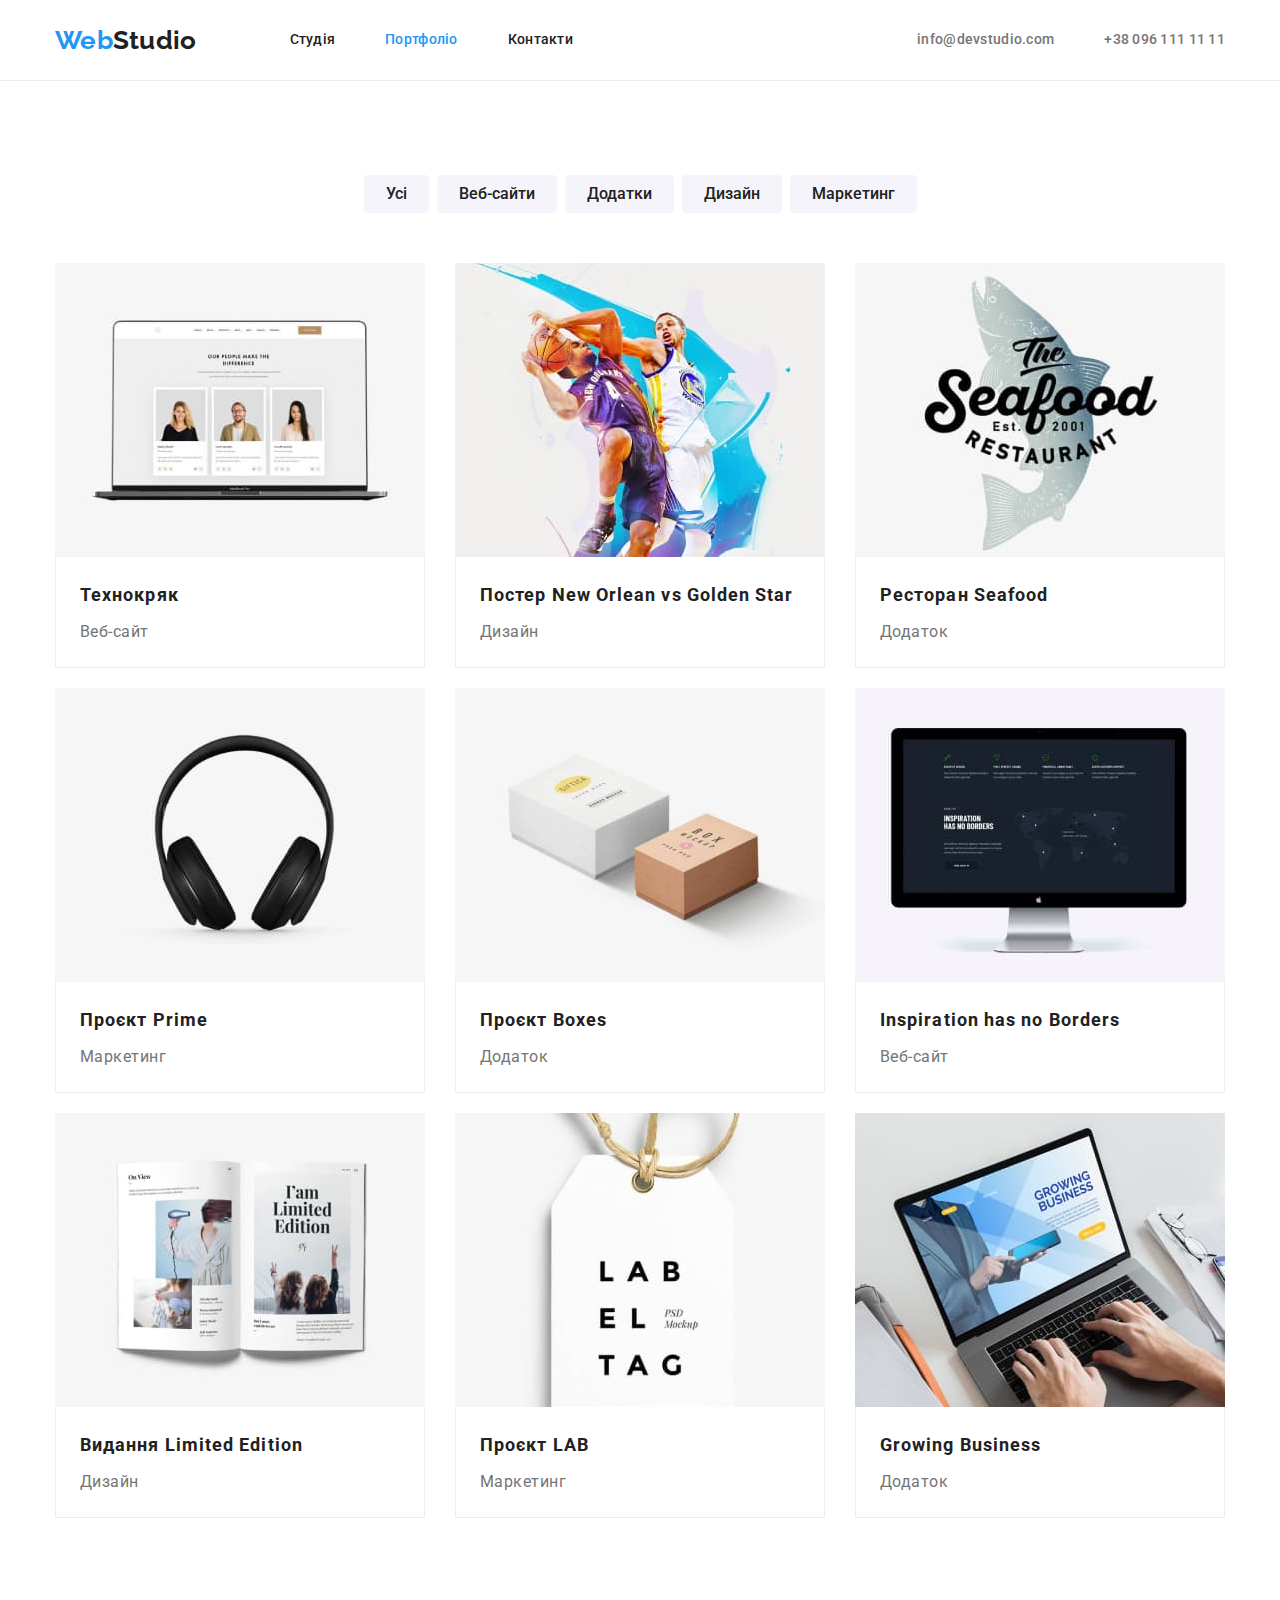
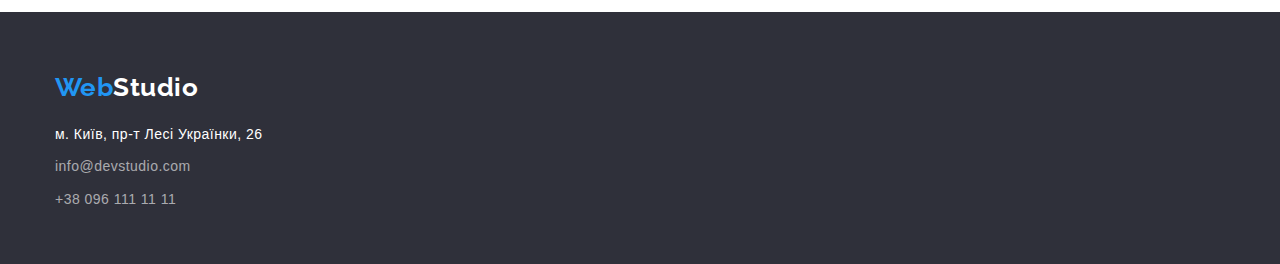
==== portfolio.html @ a95498a7 "Initial commit" ====
<!DOCTYPE html>
<html lang="uk">

<head>
    <meta charset="UTF-8">
    <meta http-equiv="X-UA-Compatible" content="IE=edge">
    <meta name="viewport" content="width=device-width, initial-scale=1.0">
    <title>Portfolio</title>
    <link href="https://fonts.googleapis.com/css2?family=Raleway:wght@700&family=Roboto:wght@400;500;700;900&display=swap" rel="stylesheet">
    <link rel="stylesheet" href="https://cdnjs.cloudflare.com/ajax/libs/modern-normalize/1.1.0/modern-normalize.min.css">
    <link rel="stylesheet" href="./css/styles.css">
</head>

<body>

    <!-- header -->
    <header class="header page-header">
        <div class="container main-header">
        <nav class="header-nav">
            <a href="index.html" lang="en" class="logo logo-header link"> <span class="logo-color">Web</span>Studio </a>
            <ul class="header-list list">
                <li class="item"><a href="index.html" class="nav-link link "> Студія </a> </li>
                <li class="item"><a href="portfolio.html" class="nav-link link current"> Портфоліо </a> </li>
                <li class="item"><a href="" class="nav-link link"> Контакти </a> </li>
            </ul>
        </nav>

        <ul class="header-contact list">
            <li class="header-address"> <a class="address-link link" href="mailto:info@devstudio.com"> info@devstudio.com </a> </li>
            <li class="header-address"> <a class="address-link link" href="tel:+380961111111"> +38 096 111 11 11 </a> </li>
        </ul>
        </div>
    </header>

    <!-- main -->
    <main class="main">
        <!-- filters -->
     
        <section class="portfolio section">
            <div class="container container-portfolio">
            <h1 class="visually-hidden" >
                Portfolio
            </h1>
                <ul class="portfolio-filters list">
                    <li class="filters-button"><button type="button" class="button-primary first-primary-button">Усі</button></li>
                    <li class="filters-button"><button type="button" class="button-primary">Веб-сайти</button></li>
                    <li class="filters-button"><button type="button" class="button-primary">Додатки</button></li>
                    <li class="filters-button"><button type="button" class="button-primary">Дизайн</button></li>
                    <li class="filters-button"><button type="button" class="button-primary">Маркетинг</button></li>
                </ul>

        <!-- porfolio --> 
            <ul class="portfolio-list list">
                <li class="portfolio-card">
                    <a href="" class="link link-example">
                        <img src="./images/portfolio/img1.jpg" alt="" width="370">
                        <div class="cards" >
                            <h2 class="card-title">Технокряк</h2>
                            <p class="card-text">Веб-сайт</p>
                        </div>
                    </a>
                </li>
                <li class="portfolio-card">
                    <a href="" class="link link-example">
                        <img src="./images/portfolio/img2.jpg" alt="" width="370">
                        <div class="cards" > 
                            <h2 class="card-title">Постер New Orlean vs Golden Star</h2>
                            <p class="card-text">Дизайн</p>
                        </div>
                    </a>
                </li>
                <li class="portfolio-card">
                    <a href="" class="link link-example">
                        <img src="./images/portfolio/img3.jpg" alt="" width="370">
                        <div class="cards" > 
                            <h2 class="card-title">Ресторан Seafood</h2>
                            <p class="card-text">Додаток</p>
                        </div>
                    </a>
                </li>
                <li class="portfolio-card">
                    <a href="" class="link link-example">
                        <img src="./images/portfolio/img4.jpg" alt="" width="370">
                        <div class="cards" > 
                            <h2 class="card-title">Проєкт Prime</h2>
                            <p class="card-text">Маркетинг</p>
                        </div>
                    </a>
                </li>
                <li class="portfolio-card">
                    <a href="" class="link link-example">
                        <img src="./images/portfolio/img5.jpg" alt="" width="370">
                        <div class="cards" > 
                            <h2 class="card-title"> Проєкт Boxes </h2>
                            <p class="card-text">Додаток</p>
                        </div>
                    </a>
                </li>
                <li class="portfolio-card">
                    <a href="" class="link link-example">
                        <img src="./images/portfolio/img6.jpg" alt="" width="370">
                        <div class="cards" > 
                            <h2 class="card-title">Inspiration has no Borders</h2>
                            <p class="card-text">Веб-сайт</p>
                        </div>
                    </a>
                </li>
                <li class="portfolio-card">
                    <a href="" class="link link-example">
                        <img src="./images/portfolio/img7.jpg" alt="" width="370">
                        <div class="cards" > 
                            <h2 class="card-title">Видання Limited Edition</h2>
                            <p class="card-text">Дизайн</p>
                        </div>
                    </a>
                </li>
                <li class="portfolio-card">
                    <a href="" class="link link-example">
                        <img src="./images/portfolio/img8.jpg" alt="" width="370">
                        <div class="cards" > 
                            <h2 class="card-title">Проєкт LAB</h2>
                            <p class="card-text">Маркетинг</p>
                        </div>
                    </a>
                </li>
                <li class="portfolio-card">
                    <a href="" class="link link-example">
                        <img src="./images/portfolio/img9.jpg" alt="" width="370">
                        <div class="cards" > 
                            <h2 class="card-title">Growing Business</h2>
                            <p class="card-text">Додаток</p>
                        </div>
                    </a>
                </li>
            </ul>
        </section>
    </main>

    <!-- footer -->
    <footer class="footer">
        <div class="container">
            <a href="./index.html" class="logo link"> <span class="logo-color">Web</span>Studio </a>
            <address class="adress">
                <ul class="address-list list">
                    <li> <a class="address-map link" href="https://goo.gl/maps/RR3H3Hqk2sEJXV397" target="_blank"
                            rel="noopener noreferrer nofollow">
                            м. Київ, пр-т Лесі Українки, 26 </a>
                    </li>
                    <li> <a class="address-contact link" href="mailto:info@devstudio.com" target="_blank"
                            rel="noopener noreferrer nofollow">
                            info@devstudio.com </a>
                    </li>
                    <li> <a class="address-contact link" href="tel:+380961111111"> +38 096 111 11 11 </a> </li>
                </ul>
            </address>
       </div>
    </footer>

</body>

</html>
---- css/styles.css ----
:root {
    /* Политра цветов */
    --primary-text-color: #757575;
    --title-text-color: #212121;
    --accent-color: #2196F3;
    --white-color: #FFFFFF;
    --background-portfolio: #F5F5F5;
    --white-color-next: #EEEEEE;
    --also-white: #F5F4FA;
    --black-color: #000000;
    --background-footer-header: #2F303A;
    --line-header-line: #ECECEC;
}

/* общие */
.list {
    list-style: none;
    margin: 0;
    padding: 0;
}

.link {
    text-decoration: none;
}   

.link-example {
    color: var(--primary-text-color)
}

body {
    background: var(--white-color);
    color: var(--primary-text-color);
   
    font-family: Roboto, sans-serif;
    letter-spacing: 0.03em;
}

h1, h2, h3, h4, h5, h6 {
    margin: 0;
}

p {
    margin: 0;
}

.visually-hidden {
    position: absolute;
    width: 1px;
    height: 1px;
    margin: -1px;
    border: 0;
    padding: 0;
    
    white-space: nowrap;
    clip-path: inset(100%);
    clip: rect(0 0 0 0);
    overflow: hidden;
  }

/* logo  */
.logo {
    color: var(--white-color);
    font-family: Raleway, sans-serif;
    font-weight: 700;
    font-size: 26px;
    line-height: 1.19;
}

.logo-color {
    color: var(--accent-color);
}

.logo-header {
    color: var(--title-text-color);
    margin-right: 93px;
}

/* button */
.button {
    color: var(--white-color);
    background-color: var(--accent-color);
    cursor: pointer;
    border-radius: 4px;
    border: none;
    padding: 10px 32px;

    font-family: inherit;
    font-weight: 700;
    font-size: 16px;
    line-height: 1.87;
    letter-spacing: 0.06em;
    min-width: 216px;
    text-align: center;

    /* ПОХОДУ НАЙДО УКАЗАТЬ СТРОЧНО-БЛОЧНІЙ ЕЛЕМЕНТ, ДИВОМ ОБЕРНУТЬ СТРОЧНУЮ КНОПКУ? */
}

.button-primary {
    background-color: var(--also-white);
    color: var(--title-text-color);
    cursor: pointer;

    font-family: inherit; 
    font-family: Roboto, sans-serif;
    font-weight: 500;
    font-size: 16px;
    line-height: 1.62;
    border-radius: 4px;
    padding: 6px 22px;
    border: none;
    margin-left: 8px;
    display: block;
}

.first-primary-button {
    margin-left: 0px;
}

/* .filters-button:nth-child(3) {
    min-width: 73px;
}
.button-primary:nth-child(2) {
    min-width: 125px;
}
.button-primary:nth-child(3) {
    width: 112px;
}
.button-primary:nth-child(4) {
    min-width: 103px;
}
.button-primary:nth-child(5) {
    min-width: 130px;
} */

.button-primary:hover, 
.button-primary:focus {
    color: var(--white-color);
    background-color: var(--accent-color);
}

/* Web-Studio */
.container {
    width: 1200px;
    padding-left: 15px;
    padding-right: 15px;
    margin-left: auto;
    margin-right: auto;
    
}

/* header */
.header {  
    font-weight: 500;
    font-size: 14px;
    line-height: 1.14;
    letter-spacing: 0.02em;
    border-bottom: 1px solid #ECECEC;
}
 
.header-nav {
    display: flex;
    align-items: center;
}

.main-header {
    display: flex; 
}

.header-list {
    display: flex;
}

.header-list .item {
    margin-right: 50px;
}

.header-list .item:last-child {
    margin-right: 0px;
}

.header .current {
    color: var(--accent-color)
}

.nav-link:hover,
.nav-link:focus {
    color: var(--accent-color);
}

.nav-link {
    color: var(--title-text-color);
    display: block;
    padding-top: 32px;
    padding-bottom: 32px;
}

.header-contact {
    display: flex;
    margin-left: auto;
}

.header-contact li+li {
    margin-left: 50px;
}

.address-link {
    display: block;
    padding-top: 32px;
    padding-bottom: 32px;
}

.address-link:hover,
.address-link:focus {
    color: var(--accent-color);
}

.address-link {
    color: var(--primary-text-color);
}

/* main-studio */

.section .nomargin {
    margin-top: 0px;
}

.section {
    padding-bottom: 94px;
    padding-top: 94px; 
}

/* hero-section */
.hero {
    background-color: var(--background-footer-header);
    height: 600px;
    text-align: center;
    padding-top: 200px;
    padding-bottom: 200px;
}

.hero .hero-title {

    font-family: Roboto, sans-serif;
    color: var(--white-color);
   
    font-weight: 900;
    font-size: 44px;
    line-height: 1.36;
    letter-spacing: 0.06em;
    text-transform: uppercase; 
    
    margin-left: auto;
    margin-right: auto;
    max-width: 696px;
    margin-top: 0;
    margin-bottom: 30px;
}

.hero .button-studio {
    

}

/* features */
.features-list .title {
    color: var(--title-text-color);
    font-weight: 700;
    font-size: 14px;
    line-height: 1.14;
    text-transform: uppercase;
}

.features-text {
font-size: 14px;
line-height: 1.71;
margin: 0;
}

.section-title {
    margin-top: 0;
    margin-bottom: 10px;
}


.features-list {
    display: flex;
}

.features-list li {
    min-width: 270px;
}

.features-list li+li {
    margin-left:30px;
}

/*  what_we_do section */

.nopadding {
    padding-top: 0px;
}

.section .title-section {
    color: var(--title-text-color);
    font-weight: 700;
    font-size: 36px;
    line-height: 1.16;
    text-align: center;

    margin-top: 0;
    margin-bottom: 50px;
}

.example-section {
    display: flex;
}
.example-section li+li {
    margin-left: 30px;
}

.example-section img {
    display: block;
}

/* team section */

.section-team {
    background-color: var(--also-white);
    text-align: center;
}

.cards-list {
display: flex;
}

.cards-list img {
    display: block;
}

.cards-list-item li+li {
    margin-left:30px;    
}

.cards-team {
    padding: 30px 0px 30px 0px;
    background-color: #FFFFFF;
}


.cards-list .title {
    color: var(--title-text-color);
    font-weight: 500;
    font-size: 16px;
    line-height: 1.18;
    margin-bottom: 10px;
}

.card-text {
    font-size: 16px;
    line-height: 1.18;
    text-align: center;
    padding:0;
    margin:0;
}


/* main portfolio */

.portfolio-filters {
    display: flex;
    justify-content: center;
    margin-bottom: 50px;
}


.portfolio-list {
    display: flex;
    flex-wrap: wrap;
}

.portfolio-list img {
    display: block;
}

.portfolio-list .card-title {
    color: var(--title-text-color);
    font-weight: 700;
    font-size: 18px;
    line-height: 2;
    letter-spacing: 0.06em;
    margin-top: 0px;
}

.portfolio-card {
    margin-right: 30px;
    margin-bottom: 20px;
}

.portfolio-card:nth-child(3n) {
    margin-right: 0px;
}

.portfolio-card:nth-last-child(-n+3) {
    margin-bottom: 0;
}

.card-title {
    margin-bottom: 4px;
}

.portfolio-card .card-text {
    font-size: 16px;
    line-height: 1.87;
    text-align: left;
}

.portfolio-card .cards {
    padding: 20px 24px;
    border: 1px solid #EEEEEE;
    border-top: none;
}


/* footer */
.footer {
    background-color: var(--background-footer-header);
    height: 252px;
    padding-top: 60px;
    padding-bottom: 60px;
}

.adress {
    font-style: normal;
    font-family: Robota, sans-serif;
    font-weight: 400;
    font-size: 14px;
    line-height: 1.71;

    margin-top: 20px;
}

.adress li+li {
margin-top: 9px;
}

.address-list .link:hover,
.address-list .link:focus {
    color: var(--accent-color);
}

.footer .address-map {
    color: var(--white-color);
}

.address-contact {
    color: rgba(255, 255, 255, 0.6);
}
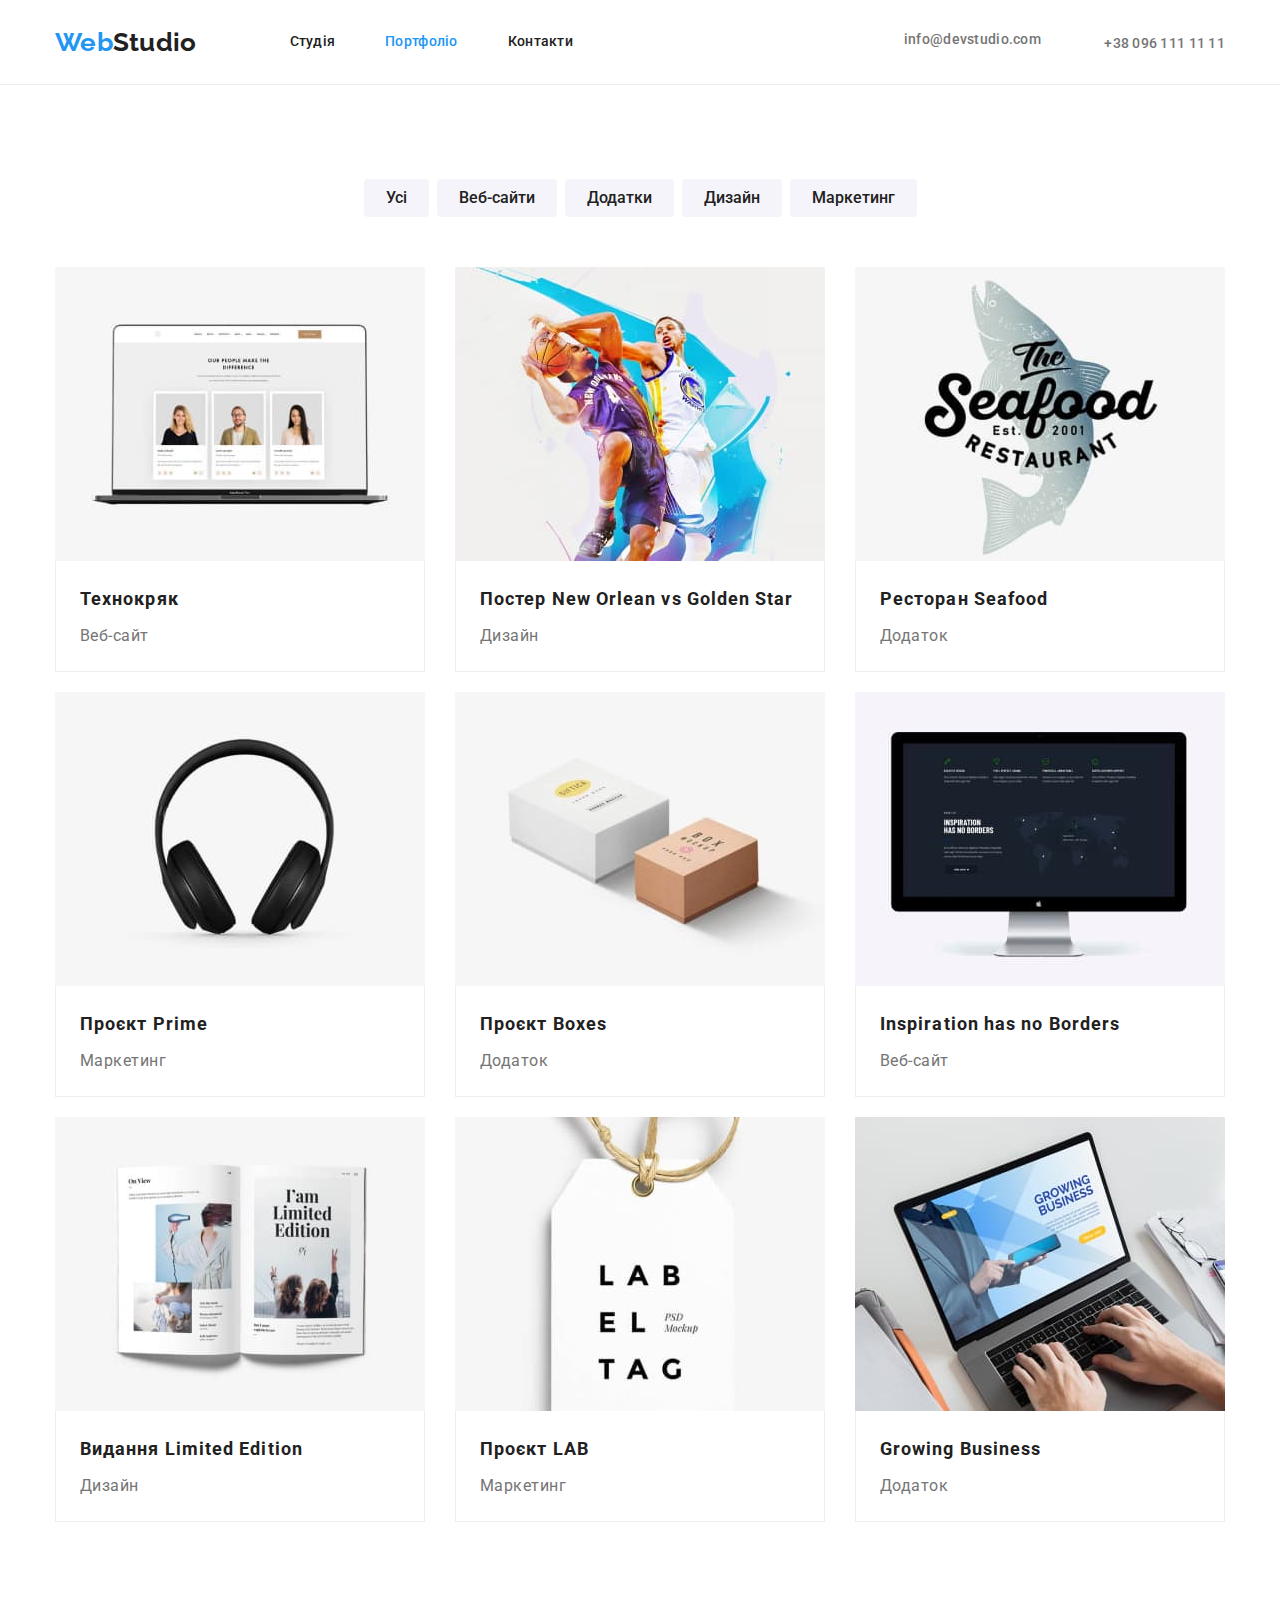
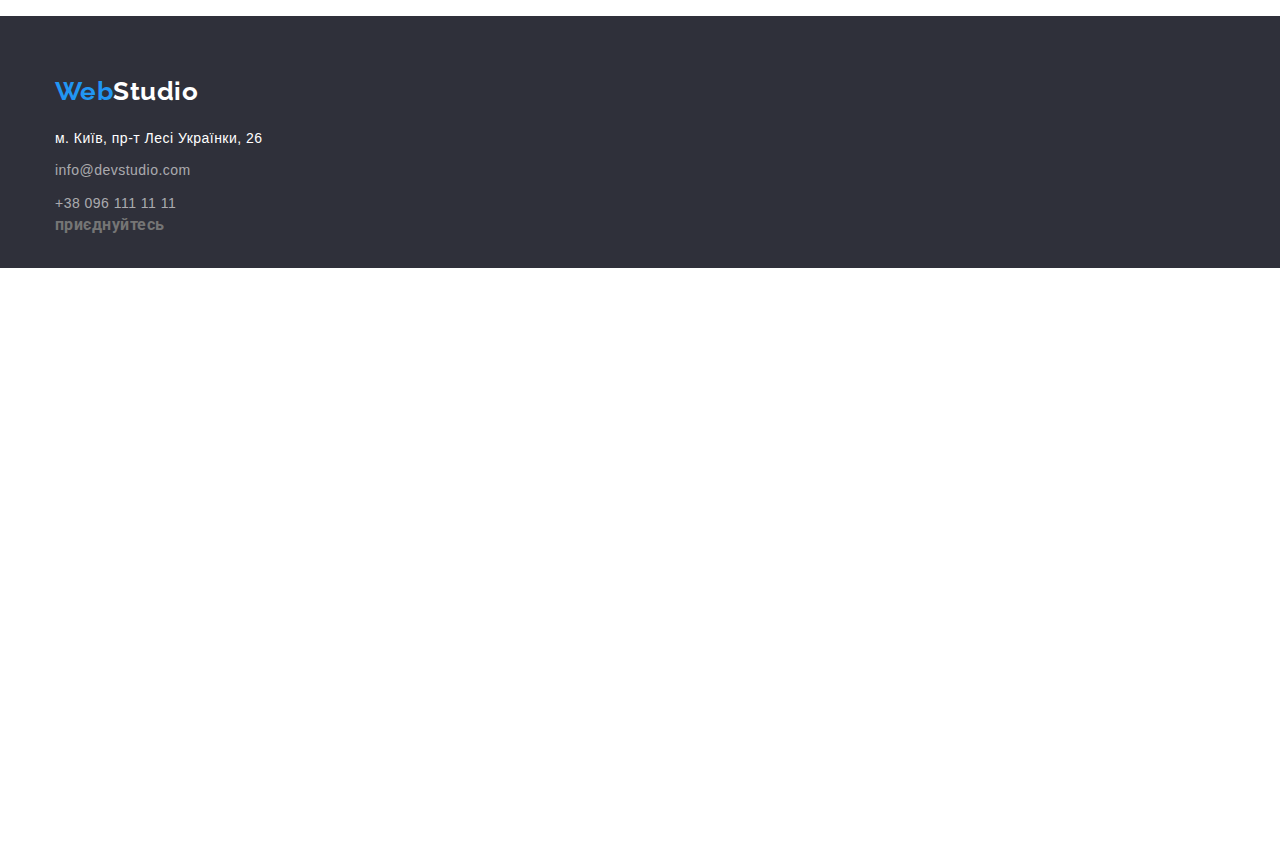
==== commit beb018be: "Добавляет html разметку" ====
--- a/portfolio.html
+++ b/portfolio.html
@@ -26,8 +26,10 @@
         </nav>
 
         <ul class="header-contact list">
-            <li class="header-address"> <a class="address-link link" href="mailto:info@devstudio.com"> info@devstudio.com </a> </li>
-            <li class="header-address"> <a class="address-link link" href="tel:+380961111111"> +38 096 111 11 11 </a> </li>
+            <li class="header-address">
+                <a class="address-link link" href="mailto:info@devstudio.com"> <svg class="address-picture" width="16px" height="12px"> <use href="./images/icons.svg#icon-envelope-1"></use></svg> info@devstudio.com </a> 
+            </li>
+            <li class="header-address"> <a class="address-link link" href="tel:+380961111111"> <svg class="address-picture" width="10px" height="16px"> <use href="./images/icons.svg#icon-smartphone-1"> </use></svg> +38 096 111 11 11 </a> </li>
         </ul>
         </div>
     </header>
@@ -53,7 +55,7 @@
             <ul class="portfolio-list list">
                 <li class="portfolio-card">
                     <a href="" class="link link-example">
-                        <img src="./images/portfolio/img1.jpg" alt="" width="370">
+                        <img src="./images/portfolio/img1.jpg" alt="" >
                         <div class="cards" >
                             <h2 class="card-title">Технокряк</h2>
                             <p class="card-text">Веб-сайт</p>
@@ -62,7 +64,7 @@
                 </li>
                 <li class="portfolio-card">
                     <a href="" class="link link-example">
-                        <img src="./images/portfolio/img2.jpg" alt="" width="370">
+                        <img src="./images/portfolio/img2.jpg" alt="" >
                         <div class="cards" > 
                             <h2 class="card-title">Постер New Orlean vs Golden Star</h2>
                             <p class="card-text">Дизайн</p>
@@ -71,7 +73,7 @@
                 </li>
                 <li class="portfolio-card">
                     <a href="" class="link link-example">
-                        <img src="./images/portfolio/img3.jpg" alt="" width="370">
+                        <img src="./images/portfolio/img3.jpg" alt="" >
                         <div class="cards" > 
                             <h2 class="card-title">Ресторан Seafood</h2>
                             <p class="card-text">Додаток</p>
@@ -80,7 +82,7 @@
                 </li>
                 <li class="portfolio-card">
                     <a href="" class="link link-example">
-                        <img src="./images/portfolio/img4.jpg" alt="" width="370">
+                        <img src="./images/portfolio/img4.jpg" alt="" >
                         <div class="cards" > 
                             <h2 class="card-title">Проєкт Prime</h2>
                             <p class="card-text">Маркетинг</p>
@@ -89,7 +91,7 @@
                 </li>
                 <li class="portfolio-card">
                     <a href="" class="link link-example">
-                        <img src="./images/portfolio/img5.jpg" alt="" width="370">
+                        <img src="./images/portfolio/img5.jpg" alt="" >
                         <div class="cards" > 
                             <h2 class="card-title"> Проєкт Boxes </h2>
                             <p class="card-text">Додаток</p>
@@ -98,7 +100,7 @@
                 </li>
                 <li class="portfolio-card">
                     <a href="" class="link link-example">
-                        <img src="./images/portfolio/img6.jpg" alt="" width="370">
+                        <img src="./images/portfolio/img6.jpg" alt=""  >
                         <div class="cards" > 
                             <h2 class="card-title">Inspiration has no Borders</h2>
                             <p class="card-text">Веб-сайт</p>
@@ -107,7 +109,7 @@
                 </li>
                 <li class="portfolio-card">
                     <a href="" class="link link-example">
-                        <img src="./images/portfolio/img7.jpg" alt="" width="370">
+                        <img src="./images/portfolio/img7.jpg" alt="" >
                         <div class="cards" > 
                             <h2 class="card-title">Видання Limited Edition</h2>
                             <p class="card-text">Дизайн</p>
@@ -116,7 +118,7 @@
                 </li>
                 <li class="portfolio-card">
                     <a href="" class="link link-example">
-                        <img src="./images/portfolio/img8.jpg" alt="" width="370">
+                        <img src="./images/portfolio/img8.jpg" alt="" >
                         <div class="cards" > 
                             <h2 class="card-title">Проєкт LAB</h2>
                             <p class="card-text">Маркетинг</p>
@@ -125,7 +127,7 @@
                 </li>
                 <li class="portfolio-card">
                     <a href="" class="link link-example">
-                        <img src="./images/portfolio/img9.jpg" alt="" width="370">
+                        <img src="./images/portfolio/img9.jpg" alt="" >
                         <div class="cards" > 
                             <h2 class="card-title">Growing Business</h2>
                             <p class="card-text">Додаток</p>
@@ -138,23 +140,59 @@
 
     <!-- footer -->
     <footer class="footer">
-        <div class="container">
-            <a href="./index.html" class="logo link"> <span class="logo-color">Web</span>Studio </a>
-            <address class="adress">
-                <ul class="address-list list">
-                    <li> <a class="address-map link" href="https://goo.gl/maps/RR3H3Hqk2sEJXV397" target="_blank"
-                            rel="noopener noreferrer nofollow">
-                            м. Київ, пр-т Лесі Українки, 26 </a>
+        <div class="container container-footer">
+            <div>
+                <a href="./index.html" class="logo link"> <span class="logo-color">Web</span>Studio </a>
+                <address class="adress">
+                    <ul class="address-list list">
+                        <li> <a class="address-map link" href="https://goo.gl/maps/RR3H3Hqk2sEJXV397" target="_blank"
+                                rel="noopener noreferrer nofollow">
+                                м. Київ, пр-т Лесі Українки, 26 </a>
+                        </li>
+                        <li> <a class="address-contact link" href="mailto:info@devstudio.com" target="_blank"
+                                rel="noopener noreferrer nofollow">
+                                info@devstudio.com </a>
+                        </li>
+                        <li> <a class="address-contact link" href="tel:+380961111111"> +38 096 111 11 11 </a> </li>
+                    </ul>
+                </address>
+            </div>
+            <div class="footer-social">
+                <strong class="footer-title"> приєднуйтесь </strong>
+                <ul class="list cards-icon">
+                    <li class="icon-link"> 
+                        <a class="link link-icon" href=""> 
+                            <svg class="social-link"> 
+                                <use href="./images/icons.svg#icon-instagram" ></use>
+                            </svg>
+                        </a> 
                     </li>
-                    <li> <a class="address-contact link" href="mailto:info@devstudio.com" target="_blank"
-                            rel="noopener noreferrer nofollow">
-                            info@devstudio.com </a>
+                    <li class="icon-link"> 
+                        <a class="link link-icon" href=""> 
+                            <svg class="social-link"> 
+                                <use href="./images/icons.svg#icon-twitter" ></use>
+                            </svg>
+                        </a> 
                     </li>
-                    <li> <a class="address-contact link" href="tel:+380961111111"> +38 096 111 11 11 </a> </li>
+                    <li class="icon-link"> 
+                        <a class="link link-icon" href="">  
+                            <svg class="social-link"> 
+                                <use href="./images/icons.svg#icon-facebook" ></use>
+                            </svg>
+                        </a>
+                    </li>
+                    <li class="icon-link"> 
+                        <a class="link link-icon" href=""> 
+                            <svg class="social-link"> 
+                                <use href="./images/icons.svg#icon-linkedin" ></use>
+                            </svg>
+                        </a>
+                    </li>
                 </ul>
-            </address>
+            </div>
        </div>
     </footer>
+
 
 </body>
 
